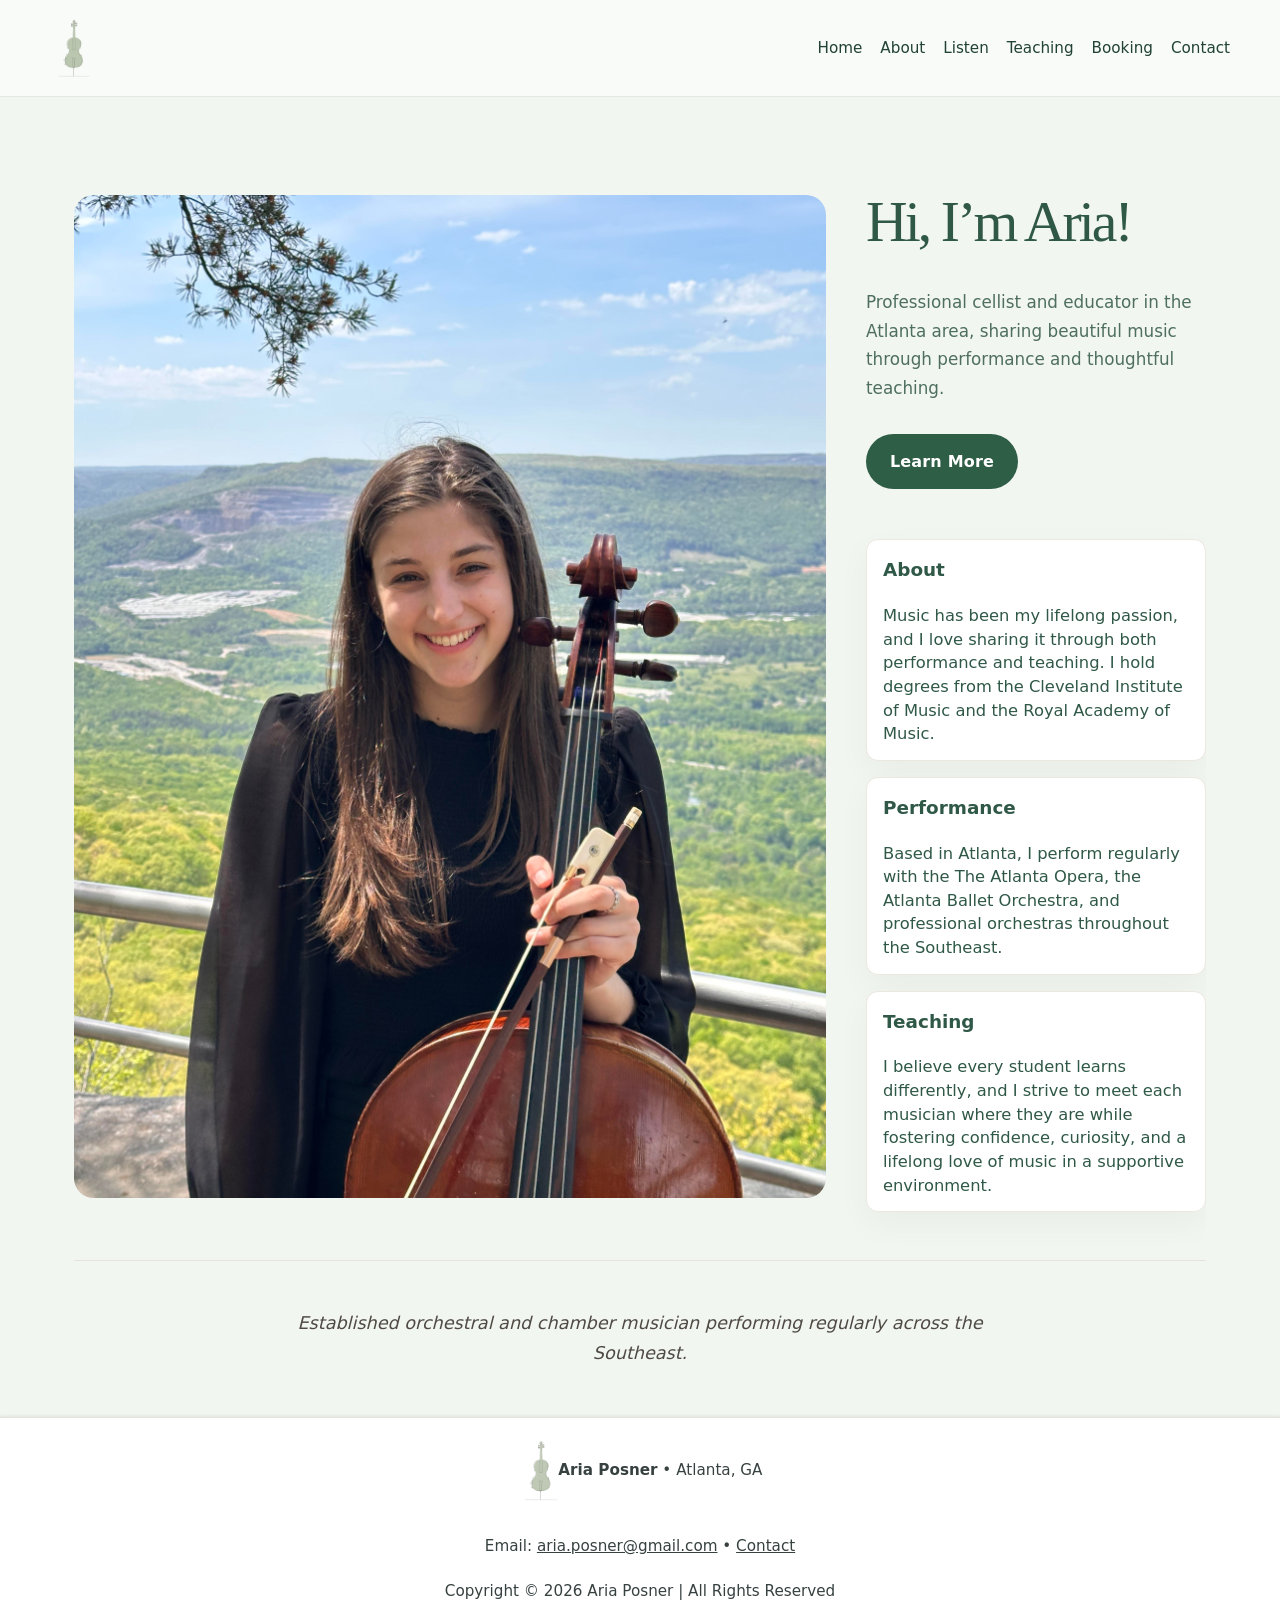
==== index.html @ e2836d61 "files upload files" ====
<!DOCTYPE html>
<html lang="en">
<head>
    <meta charset="UTF-8">
    <meta name="viewport" content="width=device-width, initial-scale=1.0">
    <title>Aria Posner | Atlanta Cellist</title>
    <link rel="stylesheet" href="style.css">
    <link rel="icon" type="image/png" href="images/logo.png" sizes="32x32">
    <link rel="icon" type="image/png" href="images/logo.png" sizes="16x16">
    <link rel="apple-touch-icon" href="images/logo.png">
</head>
<body>
    <header class="site-header">
        <div class="site-shell nav-inner">
            <a class="brand" href="index.html"><img src="images/logo.png" alt="Aria Posner" class="brand-logo"></a>
            <nav>
                <ul class="nav-list">
                    <li><a href="index.html">Home</a></li>
                    <li><a href="about.html">About</a></li>
                    <li><a href="listen.html">Listen</a></li>
                    <li><a href="teaching.html">Teaching</a></li>
                    <li><a href="booking.html">Booking</a></li>
                    <li><a href="contact.html">Contact</a></li>
                </ul>
            </nav>
        </div>
    </header>
    <main class="site-shell">
        <section class="section page-hero hero-left home-hero">
            <div class="hero-image">
                <img src="images/portrait.jpg" alt="Aria Posner portrait" class="portrait">
            </div>
            <div class="hero-copy">

                <h1>Hi, I’m Aria!</h1>
                <p>Professional cellist and educator in the Atlanta area, sharing beautiful music through performance and thoughtful teaching.</p>
                <div class="hero-actions">
                    <a class="button" href="about.html">Learn More</a>
                </div>
                <div class="hero-side-cards">
                    <article class="card">
                        <h3>About</h3>
                        <p>Music has been my lifelong passion, and I love sharing it through both performance and teaching. I hold degrees from the Cleveland Institute of Music and the Royal Academy of Music.</p>
                    </article>
                    <article class="card">
                        <h3>Performance</h3>
                        <p>Based in Atlanta, I perform regularly with the The Atlanta Opera, the Atlanta Ballet Orchestra, and professional orchestras throughout the Southeast.</p>
                    </article>
                    <article class="card">
                        <h3>Teaching</h3>
                        <p>I believe every student learns differently, and I strive to meet each musician where they are while fostering confidence, curiosity, and a lifelong love of music in a supportive environment.</p>
                    </article>
                </div>
            </div>
        </section>
        <section class="section">
            <div class="quote-block">Established orchestral and chamber musician performing regularly across the Southeast.</div>
        </section>
    </main>
    <footer class="site-footer site-shell">
        <div class="footer-content">
            <p><img src="images/logo.png" alt="Aria Posner" class="footer-logo"> <strong>Aria Posner</strong> • Atlanta, GA</p>
            <p>Email: <a href="mailto:aria.posner@gmail.com">aria.posner@gmail.com</a> • <a href="contact.html">Contact</a></p>
            <p>Copyright © 2026 Aria Posner | All Rights Reserved</p>
        </div>
    </footer>
</body>
</html>
---- style.css ----
* {
    box-sizing: border-box;
}
html {
    scroll-behavior: smooth;
}
body {
    margin: 0;
    font-family: Inter, system-ui, -apple-system, BlinkMacSystemFont, "Segoe UI", sans-serif;
    color: #21342f;
    background: #f2f6f0;
    line-height: 1.7;
    font-weight: 400;
}
main {
    display: block;
}
body.listen-page {
    background-image: url('images/beachcello.jpg');
    /* show more of the middle-to-bottom area of the photo */
    background-position: center 72%;
    background-size: cover;
    background-repeat: no-repeat;
}
body.listen-page .site-header {
    background: rgba(248,251,247,0.94);
    backdrop-filter: blur(16px);
    border-bottom: 1px solid rgba(64,112,84,0.12);
}
body.listen-page .site-header .nav-inner {
    padding: 16px 0;
}
body.listen-page .brand {
    color: #1f3e30;
}
body.listen-page .nav-list a,
body.listen-page .nav-dropdown button {
    color: #214235;
}
body.listen-page .nav-list li {
    position: relative;
}
body.listen-page .nav-list a,
body.listen-page .nav-dropdown button {
    font-weight: 500;
}
body.listen-page .nav-list a:hover,
body.listen-page .nav-list a:focus,
body.listen-page .nav-dropdown button:hover,
body.listen-page .nav-dropdown button:focus {
    color: #2c6752;
}
body.listen-page .nav-list a.active {
    color: #214235;
}
body.listen-page .nav-list a.active::after {
    content: "";
    position: absolute;
    left: 0;
    bottom: -6px;
    width: 100%;
    height: 2px;
    background: #214235;
    border-radius: 1px;
}
body.listen-page .video-panel {
    background: rgba(255,255,255,0.84);
    border-color: rgba(255,255,255,0.22);
}
img {
    max-width: 100%;
    display: block;
}
.site-shell {
    max-width: 1180px;
    margin: 0 auto;
    padding: 0 24px;
}
.site-header {
    position: sticky;
    top: 0;
    z-index: 10;
    background: rgba(248,251,247,0.94);
    backdrop-filter: blur(16px);
    border-bottom: 1px solid rgba(64,112,84,0.12);
}
.site-header .nav-inner {
    display: flex;
    align-items: center;
    justify-content: space-between;
    gap: 24px;
    padding: 12px 0;
}
.brand {
    display: flex;
    align-items: center;
    gap: 14px;
    text-decoration: none;
    color: #1f3e30;
    font-weight: 600;
    letter-spacing: 0.06em;
}
.brand-logo {
    height: 72px;
    width: auto;
    display: block;
    mix-blend-mode: multiply;
}
.brand-mark {
    width: 44px;
    height: 44px;
    border-radius: 14px;
    background: #e4ede4;
    color: #2b5d44;
    display: grid;
    place-items: center;
    font-size: 16px;
    font-weight: 700;
}
.nav-list {
    list-style: none;
    margin: 0;
    padding: 0;
    display: flex;
    align-items: center;
    gap: 18px;
    flex-wrap: wrap;
}
.nav-list a {
    text-decoration: none;
    color: #214235;
    font-weight: 500;
    font-size: 0.95rem;
}
.nav-list a:hover,
.nav-list a:focus {
    color: #2c6752;
}
.nav-dropdown {
    position: relative;
}
.nav-dropdown button {
    background: transparent;
    border: none;
    color: #214235;
    cursor: pointer;
    font: inherit;
    font-weight: 600;
}
.nav-dropdown ul {
    position: absolute;
    top: 110%;
    left: 0;
    min-width: 180px;
    margin: 0;
    padding: 10px 0;
    list-style: none;
    background: #ffffff;
    border: 1px solid rgba(61,107,82,0.14);
    box-shadow: 0 18px 40px rgba(0,0,0,0.06);
    display: none;
    border-radius: 12px;
}
.nav-dropdown:hover ul,
.nav-dropdown:focus-within ul {
    display: block;
}
.nav-dropdown li {
    margin: 0;
}
.nav-dropdown li a {
    display: block;
    padding: 10px 20px;
    color: #214235;
    font-size: 0.95rem;
}
.nav-dropdown li a:hover {
    background: #ecf5ec;
}
.page-hero {
    display: grid;
    gap: 32px;
    padding: 64px 0 72px;
    align-items: center;
}

/* Hero variant: image at top of page, full-width within shell */
.page-hero.hero-top-photo {
    display: block;
    padding: 32px 0 48px;
}
.page-hero.hero-top-photo .hero-image {
    width: 100%;
    max-width: 1180px;
    margin: 0 auto 24px;
    border-radius: 16px;
    overflow: hidden;
}
.page-hero.hero-top-photo .hero-image .portrait {
    width: 100%;
    height: auto;
    object-fit: cover;
    display: block;
}
.page-hero.hero-top-photo .hero-copy {
    max-width: 720px;
    margin: 0 auto;
    text-align: center;
}
/* About page: wrap text around the right-side headshot without moving its placement */
.page-hero.about-hero {
    display: grid;
    grid-template-columns: 1fr 360px;
    gap: 28px;
    align-items: start;
}
.page-hero.about-hero .hero-image {
    width: 100%;
    margin: 24px 0 0;
    border-radius: 16px;
    overflow: hidden;
}
.page-hero.about-hero .hero-image .portrait {
    width: 100%;
    height: auto;
    display: block;
    object-fit: cover;
}
.page-hero.about-hero .hero-copy {
    overflow: visible;
}

@media (max-width: 960px) {
    .page-hero.about-hero {
        grid-template-columns: 1fr;
    }
    .page-hero.about-hero .hero-image {
        order: 2;
    }
}
.hero-bio p {
    margin-bottom: 1rem;
}

/* Make the about page bio scroll when it exceeds the photo height */
.page-hero.about-hero .hero-bio {
    overflow-y: scroll;
    overflow-x: hidden;
    -webkit-overflow-scrolling: touch;
    /* reserve space for scrollbar so layout doesn't shift */
    scrollbar-gutter: stable both-edges;
    max-height: none; /* set by JS to match image height */
    padding-right: 6px; /* room for scrollbar */
}

/* Visible thumb for WebKit browsers */
.page-hero.about-hero .hero-bio::-webkit-scrollbar {
    width: 12px;
}
.page-hero.about-hero .hero-bio::-webkit-scrollbar-thumb {
    background: rgba(0,0,0,0.18);
    border-radius: 8px;
}
.hero-left {
    display: grid;
    grid-template-columns: 1fr 1fr;
    gap: 36px;
    align-items: center;
}
.hero-left .hero-image {
    min-height: 250px;
    border-radius: 20px;
    overflow: hidden;
}
.hero-left .hero-copy {
    padding-right: 10px;
}
.hero-left .hero-copy > p:first-child,
.hero-left .hero-copy > p:last-of-type {
    color: #2f5847;
}
.hero-left .hero-copy > p:last-of-type {
    color: #4e6f5f;
}
.hero-left .hero-copy h1 {
    color: #2f5847 !important;
}
.portrait {
    width: 100%;
    height: 100%;
    object-fit: cover;
    display: block;
}

/* Home hero adjustments: nudge headshot down and place the three cards vertically under the Learn More button */
.page-hero.home-hero.hero-left {
    grid-template-columns: 1fr 340px;
    align-items: flex-start;
}
.page-hero.home-hero .hero-image {
    margin-top: 50px;
    min-height: 420px;
}
.page-hero.home-hero .hero-copy h1 {
    margin-top: 50px;
    margin-bottom: 40px;
}
.hero-side-cards {
    display: flex;
    flex-direction: column;
    gap: 16px;
    margin-top: 50px;
}
.hero-side-cards .card {
    padding: 14px 16px;
    border-radius: 12px;
}
.hero-side-cards .card p {
    font-size: 1.02rem;
    line-height: 1.45;
}
@media (max-width: 960px) {
    .page-hero.home-hero.hero-left {
        grid-template-columns: 1fr;
    }
    .hero-side-cards {
        order: 3;
        margin-top: 12px;
    }
}
.about-gallery {
    display: grid;
    grid-template-columns: 1.4fr 1fr;
    gap: 18px;
}
.mosaic {
    display: grid;
    grid-template-columns: repeat(2, 1fr);
    gap: 12px;
    align-items: start;
}
.mosaic img {
    width: 100%;
    height: 100%;
    object-fit: cover;
    border-radius: 12px;
}
.mosaic img:nth-child(2) {
    height: 420px;
    object-position: 30% top;
}
.teaching-portrait {
    float: right;
    width: 220px;
    margin-left: 20px;
    border-radius: 12px;
    object-fit: cover;
}
.booking-hero {
    position: relative;
    padding: 0;
    margin-top: 24px;
}
.contact-layout .contact-grid {
    display: grid;
    grid-template-columns: 1.25fr 1fr;
    gap: 24px;
    align-items: stretch;
}
.contact-layout .section-header {
    margin-bottom: 24px;
}
.contact-layout .section-header h1 {
    margin: 0;
    color: #4e6f5f;
    font-size: clamp(2.8rem, 4vw, 3.6rem);
    font-family: Georgia, Cambria, "Times New Roman", serif;
}
.contact-layout .contact-side-image {
    position: relative;
    overflow: hidden;
    border-radius: 20px;
    padding: 0;
}
.contact-layout .contact-layout .button,
.contact-layout .contact-form-card .button {
    margin-top: 20px;
}
.contact-layout .contact-side-img {
    width: 100%;
    height: 100%;
    min-height: 500px;
    object-fit: cover;
    display: block;
}
.contact-layout .contact-image-caption {
    padding: 22px 24px 24px;
    background: #ffffff;
    position: relative;
    z-index: 2;
}
.contact-layout .contact-form-card {
    padding: 20px;
    display: flex;
    flex-direction: column;
    justify-content: space-between;
    height: 100%;
}
.contact-layout .contact-form-card label {
    display: block;
    margin-top: 14px;
}
.contact-layout .contact-form-card form {
    display: grid;
    gap: 16px;
}
.contact-layout .contact-layout .button,
.contact-layout .contact-form-card .button {
    margin-top: 18px;
}
.contact-layout .contact-info-group {
    display: grid;
    gap: 16px;
    margin-top: 26px;
}
.contact-layout .contact-info-card {
    background: #ffffff;
    border-radius: 18px;
    padding: 20px 22px;
    box-shadow: 0 18px 45px rgba(0, 0, 0, 0.08);
}
.contact-layout .contact-info-card h3 {
    margin: 0 0 10px;
}
.contact-layout .contact-info-card p {
    margin: 0;
    color: #4f6256;
}
.contact-layout .contact-info-group {
    margin-top: auto;
}
.contact-layout .contact-layout .button,
.contact-layout .contact-form-card .button {
    margin-top: 20px;
}
.contact-layout .input-field {
    width: 100%;
    padding: 12px;
    margin-top: 8px;
    border: 1px solid #d8d2cc;
    border-radius: 12px;
    font: inherit;
}
@media (max-width: 960px) {
    .contact-layout .contact-grid {
        grid-template-columns: 1fr;
    }
    .contact-layout .contact-side-img {
        min-height: 320px;
    }
}
.booking-hero-image {
    width: 100%;
    min-height: 560px;
    border: none;
    border-radius: 24px;
    overflow: hidden;
    background-size: cover;
    background-position: center;
    box-shadow: none;
    outline: none;
    background-color: transparent;
    position: relative;
    display: flex;
    align-items: flex-end;
}
.booking-hero-content {
    position: relative;
    z-index: 1;
    padding: 36px;
    max-width: 680px;
    color: #ffffff;
    background: linear-gradient(90deg, rgba(0,0,0,0.45) 0%, rgba(0,0,0,0.15) 100%);
}
.booking-hero-content h1,
.booking-hero-content p {
    color: #ffffff;
    margin: 0;
}
.booking-hero-content h1 {
    font-size: clamp(2.6rem, 4vw, 3.8rem);
    margin-top: 8px;
}
.booking-hero-content > p:first-child {
    font-size: 0.95rem;
    letter-spacing: 0.16em;
    text-transform: uppercase;
    font-weight: 600;
}
.booking-hero-content > p:last-of-type {
    margin-top: 12px;
    font-size: 1.05rem;
}
.contact-aside {
    display: block;
    margin-top: 18px;
    border-radius: 12px;
    overflow: hidden;
}
.caption {
    font-size: 0.9rem;
    color: #506054;
    margin-top: 10px;
}
.hero-copy {
    max-width: 620px;
}
.hero-copy h1 {
    margin: 0;
    font-size: clamp(3rem, 4.5vw, 4.8rem);
    letter-spacing: -0.05em;
    line-height: 0.92;
    font-family: Georgia, Cambria, "Times New Roman", serif;
    font-weight: 500;
    color: #2f5847;
}
.hero-copy p {
    margin: 24px 0 0;
    font-size: 1.05rem;
    color: #2f5847;
}
.hero-actions {
    margin-top: 32px;
    display: flex;
    gap: 16px;
    flex-wrap: wrap;
}
.video-grid {
    display: grid;
    gap: 18px;
}

/* Right-aligned two-column video area for Listen page */
body.listen-page .video-grid {
    width: 420px;
    margin-left: auto;
    margin-right: 0;
    display: grid;
    grid-template-columns: repeat(2, 1fr);
    gap: 8px;
}

/* uniform square video panels */
.video-panel {
    border-radius: 12px;
    overflow: hidden;
    background: #ffffff;
    border: 1px solid #e6e2dd;
    box-shadow: 0 12px 24px rgba(0,0,0,0.06);
    aspect-ratio: 1/1;
    min-height: 180px;
    display: block;
}
.video-panel iframe {
    width: 100%;
    height: 100%;
    border: 0;
    display: block;
}
.video-panel .panel-image {
    width: 100%;
    height: 100%;
    object-fit: cover;
    display: block;
}

@media (max-width: 920px) {
    body.listen-page .video-grid {
        width: 100%;
        margin-left: 0;
        grid-template-columns: 1fr;
        gap: 12px;
    }
}
.video-panel p {
    margin: 18px;
    font-weight: 600;
    color: #1d1f21;
}
.button,
.button-secondary {
    display: inline-flex;
    align-items: center;
    justify-content: center;
    padding: 14px 24px;
    border-radius: 999px;
    font-weight: 600;
    letter-spacing: 0.01em;
    transition: transform 0.2s ease, background 0.2s ease, color 0.2s ease;
    text-decoration: none;
}
.button {
    background: #2f5e46;
    color: #ffffff;
}
.button:hover {
    transform: translateY(-1px);
    background: #3d7659;
}
.button-secondary {
    background: #f0f6f0;
    color: #214235;
    border: 1px solid #b8d5bc;
}
.button-secondary:hover {
    background: #dfece1;
}
.page-hero {
    min-height: auto;
    border-radius: 28px;
    overflow: hidden;
    display: grid;
    grid-template-columns: 1fr 1fr;
    gap: 40px;
    place-items: start;
    position: relative;
    margin-top: 0;
}
.page-hero.page-hero-bg.teaching-hero {
    background: url('images/teaching-hero.jpg') center/cover no-repeat;
    background-size: cover;
    min-height: 620px;
    display: flex;
    align-items: center;
    justify-content: center;
    grid-template-columns: none;
    position: relative;
}
.page-hero.page-hero-bg.teaching-hero::before {
    content: "";
    position: absolute;
    inset: 0;
    background: rgba(16, 24, 35, 0.4);
}
.page-hero .hero-copy {
    position: relative;
    z-index: 2;
    max-width: 100%;
    color: #2f5847;
    padding: 0;
}
.page-hero.page-hero-bg.teaching-hero .hero-copy {
    max-width: 640px;
    padding: 48px;
    text-align: center;
}
.page-hero .hero-copy h1,
.page-hero .hero-copy p {
    color: #2f5847;
}
.page-hero.teaching-hero .hero-copy h1,
.page-hero.teaching-hero .hero-copy p {
    color: #ffffff;
}
.hero-bio {
    margin-top: 24px;
    font-size: 0.95rem;
    line-height: 1.7;
    color: #2f5847;
}
.hero-bio p {
    margin: 16px 0;
}
.page-hero .hero-image {
    border-radius: 20px;
    overflow: hidden;
    min-height: 500px;
}
.bio-section {
    max-width: 900px;
    margin: 0 auto;
    font-size: 1.05rem;
    line-height: 1.8;
    color: #3d473f;
}
.section {
    padding: 48px 0;
}
.section + .section {
    border-top: 1px solid #e6e2dd;
}
.section-grid {
    display: grid;
    gap: 40px;
    align-items: start;
    grid-template-columns: 1.3fr 0.7fr;
}
.section-grid.reverse-grid {
    direction: rtl;
}
.section-grid.reverse-grid .section-copy,
.section-grid.reverse-grid .section-image {
    direction: ltr;
}
.section-image {
    overflow: hidden;
    width: 100%;
    max-width: 480px;
    aspect-ratio: 1 / 1;
}
.section-image img {
    width: 100%;
    height: 100%;
    object-fit: cover;
    border-radius: 26px;
    display: block;
}
.section-copy {
    max-width: 700px;
}
.section-copy h2 {
    margin-top: 0;
    font-size: clamp(2.4rem, 3vw, 3.2rem);
    line-height: 1.02;
    color: #1c3b2f;
}
.section-copy p {
    color: #3d473f;
    font-size: 1rem;
    margin: 1.4rem 0 0;
}
.grid {
    display: grid;
    gap: 24px;
}
.grid-3 {
    grid-template-columns: repeat(auto-fit, minmax(240px, 1fr));
}
.contact-form {
    display: grid;
    gap: 14px;
    max-width: 700px;
    grid-template-rows: auto 1fr auto;
}
.contact-form p {
    margin: 0 0 10px;
    color: #4d5b50;
}
.form-grid {
    display: grid;
    gap: 14px;
    grid-template-columns: repeat(2, minmax(0, 1fr));
}
.form-grid-two-col {
    display: grid;
    grid-template-columns: 1fr 1fr;
    gap: 24px;
    flex: 1;
    min-height: 0;
    align-items: flex-start;
}
.form-left {
    display: flex;
    flex-direction: column;
    gap: 14px;
    align-items: flex-start;
}
.form-right {
    display: flex;
    flex-direction: column;
    gap: 14px;
    flex: 1;
    align-items: flex-start;
}
.form-right .form-row {
    flex: 1;
    display: flex;
    flex-direction: column;
    min-height: 0;
}
.form-right .form-row textarea {
    flex: 1;
}
.form-row {
    display: grid;
    gap: 6px;
    width: 100%;
}
.form-row label {
    font-weight: 600;
    color: #23302b;
    font-size: 0.95rem;
}
.form-row input,
.form-row textarea,
.form-row select {
    width: 100%;
    padding: 12px 14px;
    border: 1px solid #d9dfd8;
    border-radius: 14px;
    font: inherit;
    background: #fff;
    color: #20302a;
}
.field-hint {
    margin-top: 6px;
    color: #86927d;
    font-size: 0.95rem;
}
.form-row textarea {
    resize: vertical;
    min-height: 100px;
}
.form-right .form-row textarea {
    flex: 1;
    resize: none;
    min-height: unset;
}
.contact-form button {
    width: fit-content;
    padding: 12px 24px;
    justify-self: center;
    margin-top: auto;
}
@media (max-width: 760px) {
    .form-grid {
        grid-template-columns: 1fr;
    }
    .form-grid-two-col {
        grid-template-columns: 1fr;
    }
}
.contact-form-section {
    min-height: 70vh;
    display: flex;
    flex-direction: column;
    align-items: center;
}
.contact-form-section h2 {
    text-align: center;
}
.contact-form-section .contact-form {
    flex: 1;
    width: 100%;
}
.card {
    background: #fff;
    border-radius: 24px;
    padding: 28px;
    border: 1px solid #ece7df;
    box-shadow: 0 12px 34px rgba(0,0,0,0.04);
}
.card h3 {
    margin-top: 0;
    font-size: 1.15rem;
}
.card p {
    margin: 6px 0 0;
    color: #57514c;
}
.quote-block {
    max-width: 760px;
    margin: 0 auto;
    text-align: center;
    color: #4f4a44;
    font-size: 1.1rem;
    font-style: italic;
}
.site-footer {
    width: 100%;
    padding: 8px 0 10px;
    text-align: center;
    color: #374140;
    font-size: 0.95rem;
    background: #ffffff;
    box-shadow: 0 -1px 3px rgba(0,0,0,0.08);
    border-top: 1px solid #e6e2dd;
}
.site-footer.site-shell {
    max-width: 100%;
    margin: 0;
    padding: 0;
}
.site-footer .footer-content {
    display: flex;
    flex-direction: column;
    gap: 0px;
    justify-items: center;
    align-items: center;
    line-height: 1;
}
.site-footer a {
    color: inherit;
    text-decoration: underline;
}
.footer-logo {
    height: 75px;
    width: auto;
    display: inline-block;
    margin-right: -12px;
    margin-left: -2px;
    vertical-align: middle;
    mix-blend-mode: multiply;
}
@media (min-width: 920px) {
    .page-hero {
        grid-template-columns: 1.2fr 0.8fr;
    }
}
@media (max-width: 720px) {
    .site-header .nav-inner {
        flex-direction: column;
        align-items: stretch;
    }
    .nav-list {
        justify-content: center;
    }
    .hero-image {
        min-height: 300px;
    }
}
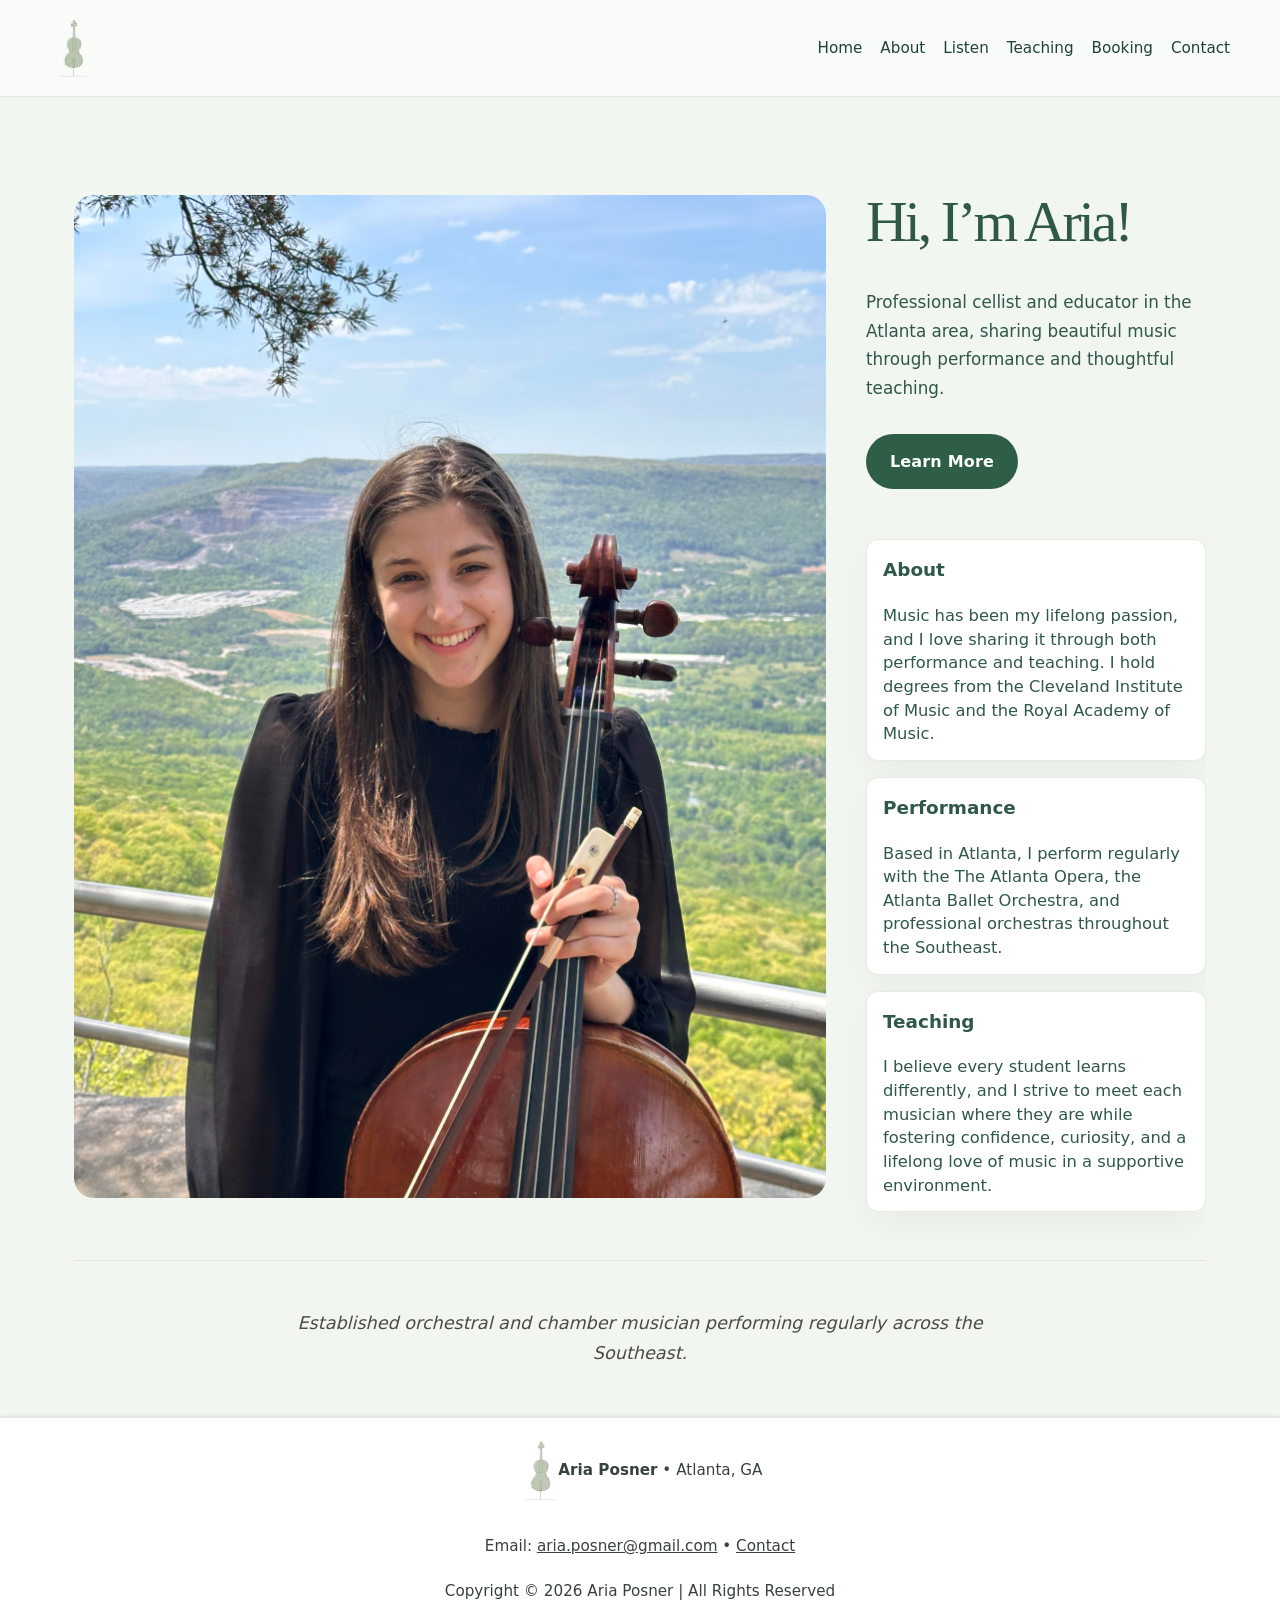
==== commit 86d381f2: "adjusted mobile view" ====
--- a/index.html
+++ b/index.html
@@ -33,23 +33,25 @@
             <div class="hero-copy">
 
                 <h1>Hi, I’m Aria!</h1>
-                <p>Professional cellist and educator in the Atlanta area, sharing beautiful music through performance and thoughtful teaching.</p>
-                <div class="hero-actions">
-                    <a class="button" href="about.html">Learn More</a>
-                </div>
-                <div class="hero-side-cards">
-                    <article class="card">
-                        <h3>About</h3>
-                        <p>Music has been my lifelong passion, and I love sharing it through both performance and teaching. I hold degrees from the Cleveland Institute of Music and the Royal Academy of Music.</p>
-                    </article>
-                    <article class="card">
-                        <h3>Performance</h3>
-                        <p>Based in Atlanta, I perform regularly with the The Atlanta Opera, the Atlanta Ballet Orchestra, and professional orchestras throughout the Southeast.</p>
-                    </article>
-                    <article class="card">
-                        <h3>Teaching</h3>
-                        <p>I believe every student learns differently, and I strive to meet each musician where they are while fostering confidence, curiosity, and a lifelong love of music in a supportive environment.</p>
-                    </article>
+                <div class="home-copy-body">
+                    <p>Professional cellist and educator in the Atlanta area, sharing beautiful music through performance and thoughtful teaching.</p>
+                    <div class="hero-actions">
+                        <a class="button" href="about.html">Learn More</a>
+                    </div>
+                    <div class="hero-side-cards">
+                        <article class="card">
+                            <h3>About</h3>
+                            <p>Music has been my lifelong passion, and I love sharing it through both performance and teaching. I hold degrees from the Cleveland Institute of Music and the Royal Academy of Music.</p>
+                        </article>
+                        <article class="card">
+                            <h3>Performance</h3>
+                            <p>Based in Atlanta, I perform regularly with the The Atlanta Opera, the Atlanta Ballet Orchestra, and professional orchestras throughout the Southeast.</p>
+                        </article>
+                        <article class="card">
+                            <h3>Teaching</h3>
+                            <p>I believe every student learns differently, and I strive to meet each musician where they are while fostering confidence, curiosity, and a lifelong love of music in a supportive environment.</p>
+                        </article>
+                    </div>
                 </div>
             </div>
         </section>
--- a/style.css
+++ b/style.css
@@ -322,6 +322,29 @@
 @media (max-width: 960px) {
     .page-hero.home-hero.hero-left {
         grid-template-columns: 1fr;
+        gap: 12px;
+    }
+    .page-hero.home-hero .hero-copy {
+        display: contents;
+    }
+    .page-hero.home-hero .hero-copy h1 {
+        order: 1;
+        width: 100%;
+        justify-self: center;
+        margin-top: 12px;
+        margin-bottom: 6px;
+        text-align: center;
+    }
+    .page-hero.home-hero .hero-image {
+        order: 2;
+        margin-top: 0;
+        min-height: 320px;
+    }
+    .page-hero.home-hero .hero-copy .home-copy-body {
+        order: 3;
+    }
+    .page-hero.home-hero .hero-copy .home-copy-body > p {
+        margin-top: 6px;
     }
     .hero-side-cards {
         order: 3;
@@ -578,8 +601,17 @@
     body.listen-page .video-grid {
         width: 100%;
         margin-left: 0;
-        grid-template-columns: 1fr;
-        gap: 12px;
+        grid-template-columns: repeat(2, minmax(0, 1fr));
+        gap: 8px;
+    }
+    body.listen-page .video-panel {
+        min-height: 120px;
+    }
+}
+
+@media (max-width: 420px) {
+    body.listen-page .video-panel {
+        min-height: 102px;
     }
 }
 .video-panel p {
@@ -912,10 +944,36 @@
         flex-direction: column;
         align-items: stretch;
     }
+    .site-header nav {
+        overflow-x: auto;
+    }
     .nav-list {
-        justify-content: center;
+        justify-content: flex-start;
+        flex-wrap: nowrap;
+        gap: 10px;
+        width: max-content;
+        margin: 0 auto;
+    }
+    .nav-list a {
+        font-size: 0.88rem;
     }
     .hero-image {
         min-height: 300px;
     }
 }
+
+@media (max-width: 760px) {
+    body.teaching-page .section-grid {
+        grid-template-columns: 1fr;
+        gap: 20px;
+    }
+    body.teaching-page .section-grid.reverse-grid {
+        direction: ltr;
+    }
+    body.teaching-page .section-grid .section-image {
+        display: none;
+    }
+    body.teaching-page .section-grid .section-copy {
+        max-width: 100%;
+    }
+}
